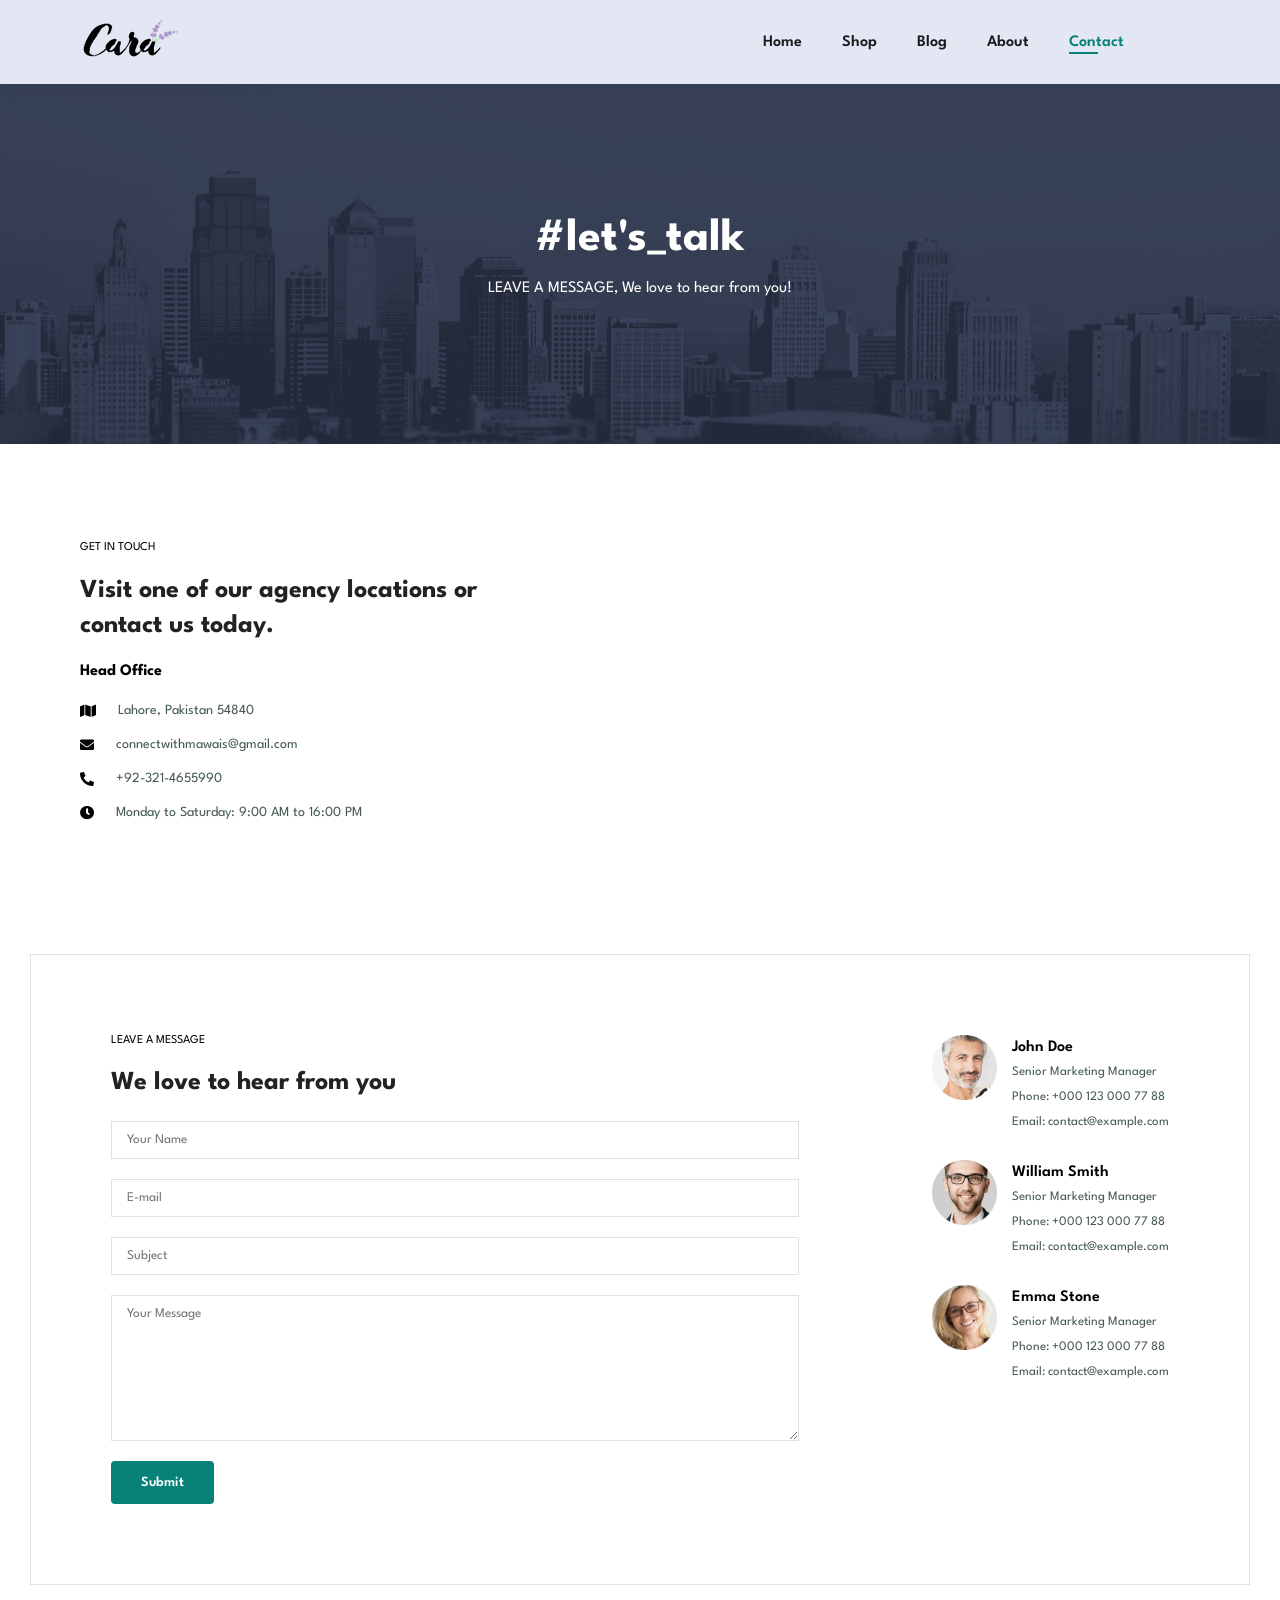
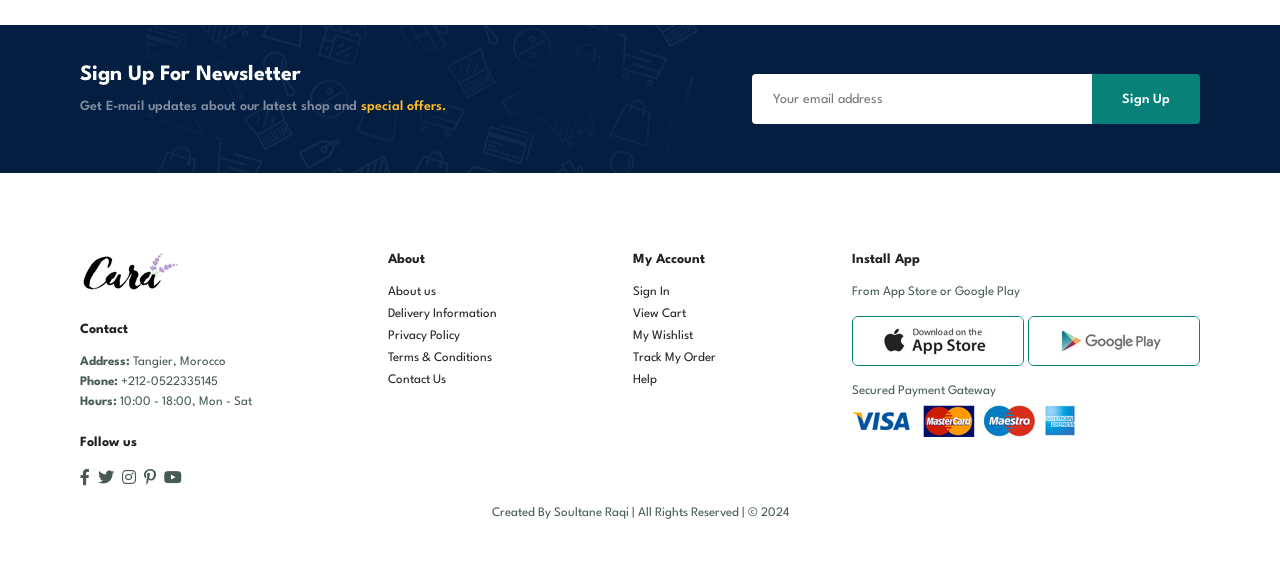
==== contact.html @ a23424a0 "Add files via upload" ====
<!DOCTYPE html>
<html lang="en">

<head>
    <meta charset="UTF-8">
    <meta http-equiv="X-UA-Compatible" content="IE=edge">
    <meta name="viewport" content="width=device-width, initial-scale=1.0">
    <title> SR e-commerce website</title>

    <!-- font-awesome cdn link -->
    <link rel="stylesheet" href="https://pro.fontawesome.com/releases/v5.10.0/css/all.css" />

    <!-- custom css file link -->
    <link rel="stylesheet" href="style.css">

</head>

<body>

    <section id="header">
        <a href="#"><img src="images/logo.png" class="logo" alt=""></a>
        <div>
            <ul id="navbar">
                <li><a href="index.html">Home</a></li>
                <li><a href="shop.html">Shop</a></li>
                <li><a href="blog.html">Blog</a></li>
                <li><a href="about.html">About</a></li>
                <li><a class="active" href="contact.html">Contact</a></li>
                <li id="lg-bag"><a href="cart.html"><i class="far fa-shopping-bag"></i></a></li>
                <a href="#" id="close"><i class="far fa-times"></i></a>
            </ul>
        </div>
        <div id="mobile">
            <a href="cart.html"><i class="far fa-shopping-bag"></i></a>
            <i id="bar" class="fas fa-outdent"></i>
        </div>
    </section>

    <section id="page-header" class="about-header">
        <h2>#let's_talk</h2>
        <p>LEAVE A MESSAGE, We love to hear from you!</p>
    </section>

    <section id="contact-details" class="section-p1">
        <div class="details">
            <span>GET IN TOUCH</span>
            <h2>Visit one of our agency locations or contact us today.</h2>
            <h3>Head Office</h3>
            <div>
                <li>
                    <i class="fas fa-map"></i>
                    <p>Lahore, Pakistan 54840</p>
                </li>
                <li>
                    <i class="fas fa-envelope"></i>
                    <p>connectwithmawais@gmail.com</p>
                </li>
                <li>
                    <i class="fas fa-phone-alt"></i>
                    <p>+92-321-4655990
                </li>
                <li>
                    <i class="fas fa-clock"></i>
                    <p>Monday to Saturday: 9:00 AM to 16:00 PM</p>
                </li>
            </div>
        </div>
        <div class="map">
            <iframe
                src="https://www.google.com/maps/embed?pb=!1m18!1m12!1m3!1d217759.48983392344!2d74.1943055256652!3d31.483156882376644!2m3!1f0!2f0!3f0!3m2!1i1024!2i768!4f13.1!3m3!1m2!1s0x39190483e58107d9%3A0xc23abe6ccc7e2462!2sLahore%2C%20Punjab%2C%20Pakistan!5e0!3m2!1sen!2s!4v1676498542792!5m2!1sen!2s"
                width="600" height="450" style="border:0;" allowfullscreen="" loading="lazy"
                referrerpolicy="no-referrer-when-downgrade"></iframe>
        </div>
    </section>

    <section id="form-details">
        <form action="">
            <span>LEAVE A MESSAGE</span>
            <h2>We love to hear from you</h2>
            <input type="text" placeholder="Your Name">
            <input type="text" placeholder="E-mail">
            <input type="text" placeholder="Subject">
            <textarea name="" id="" cols="30" rows="10" placeholder="Your Message"></textarea>
            <button class="normal">Submit</button>
        </form>
        <div class="people">
            <div>
                <img src="images/people/1.png" alt="">
                <p><span>John Doe</span> Senior Marketing Manager<br>Phone: +000 123 000 77 88<br>Email: contact@example.com</p>
            </div>
            <div>
                <img src="images/people/2.png" alt="">
                <p><span>William Smith</span> Senior Marketing Manager<br>Phone: +000 123 000 77 88<br>Email: contact@example.com</p>
            </div>
            <div>
                <img src="images/people/3.png" alt="">
                <p><span>Emma Stone</span> Senior Marketing Manager<br>Phone: +000 123 000 77 88<br>Email: contact@example.com</p>
            </div>
        </div>
    </section>

    <section id="newsletter" class="section-p1 section-m1">
        <div class="newstext">
            <h4>Sign Up For Newsletter</h4>
            <p>Get E-mail updates about our latest shop and <span>special offers.</span></p>
        </div>
        <div class="form">
            <input type="text" placeholder="Your email address">
            <button class="normal">Sign Up</button>
        </div>
    </section>

    <footer class="section-p1">
        <div class="col">
            <img class="logo" src="images/logo.png" alt="">
            <h4>Contact</h4>
            <p><strong>Address:</strong> Tangier, Morocco </p>
            <p><strong>Phone:</strong> +212-0522335145</p>
            <p><strong>Hours:</strong> 10:00 - 18:00, Mon - Sat</p>
            <div class="follow">
                <h4>Follow us</h4>
                <div class="icon">
                    <i class="fab fa-facebook-f"></i>
                    <i class="fab fa-twitter"></i>
                    <i class="fab fa-instagram"></i>
                    <i class="fab fa-pinterest-p"></i>
                    <i class="fab fa-youtube"></i>
                </div>
            </div>
        </div>
        <div class="col">
            <h4>About</h4>
            <a href="#">About us</a>
            <a href="#">Delivery Information</a>
            <a href="#">Privacy Policy</a>
            <a href="#">Terms & Conditions</a>
            <a href="#">Contact Us</a>
        </div>
        <div class="col">
            <h4>My Account</h4>
            <a href="#">Sign In</a>
            <a href="#">View Cart</a>
            <a href="#">My Wishlist</a>
            <a href="#">Track My Order</a>
            <a href="#">Help</a>
        </div>
        <div class="col install">
            <h4>Install App</h4>
            <p>From App Store or Google Play</p>
            <div class="row">
                <img src="images/pay/app.jpg" alt="">
                <img src="images/pay/play.jpg" alt="">
            </div>
            <p>Secured Payment Gateway</p>
            <img src="images/pay/pay.png" alt="">
        </div>
        <div class="copyright">
            <p>Created By Soultane Raqi | All Rights Reserved | &#169; 2024</p>
        </div>
    </footer>

    <!-- javascript script file link -->
    <script src="script.js"></script>
</body>

</html>
---- style.css ----
@import url('https://fonts.googleapis.com/css2?family=Spartan:wght@100;200;300;400;500;600;700;800;900&display=swap');

* {
    margin: 0;
    padding: 0;
    box-sizing: border-box;
    font-family: 'Spartan',sans-serif;
}

h1 {
    font-size: 50px;
    line-height: 64px;
    color: #222;
}

h2 {
    font-size: 46px;
    line-height: 54px;
    color: #222;
}

h4 {
    font-size: 20px;
    color: #222;
}

h6 {
    font-weight: 700;
    font-size: 12x;
}

p {
    font-size: 16px;
    color: #465b52;
    margin: 15px 0 20px 0;
}

.section-p1 {
    padding: 40px 80px;
}

.section-m1 {
    margin: 40px 0;
}

button.normal {
    font-size: 14px;
    font-weight: 600;
    padding: 15px 30px;
    color: #000;
    background-color: #fff;
    border-radius: 4px;
    cursor: pointer;
    border: none;
    outline: none;
    transition: 0.2s ease;
}

button.white {
    font-size: 13px;
    font-weight: 600;
    padding: 11px 18px;
    color: #fff;
    background-color: transparent;
    cursor: pointer;
    border: 1px solid #fff;
    outline: none;
    transition: 0.2s ease;
}

body {
    width: 100%;
}

/* Header Start */

#header {
    display: flex;
    align-items: center;
    justify-content: space-between;
    padding: 20px 80px;
    background: #E3E6F3;
    box-shadow: 0 5px 15px rgba(0, 0, 0, 0.06);
    z-index: 999;
    position: sticky;
    top: 0;
}

#navbar {
    display: flex;
    align-items: center;
    justify-content: center;
}

#navbar li {
    list-style: none;
    padding: 0 20px;
    position: relative;
}

#navbar li a {
    text-decoration: none;
    font-size: 16px;
    font-weight: 600;
    color: #1a1a1a;
    transition: 0.3s ease; 
}

#navbar li a:hover,
#navbar li a.active {
    color: #088178;
}

#navbar li a:hover::after,
#navbar li a.active::after {
    content: "";
    width: 30%;
    height: 2px;
    background: #088178;
    position: absolute;
    bottom: -4px;
    left: 20px;
}

#close {
    display: none;
}

#mobile {
    display: none;
    align-items: center;
}

/* Home Page */

#hero {
    background-image: url(images/hero4.png);
    width: 100%;
    height: 90vh;
    background-size: cover;
    background-position: top 25% right 0;
    padding: 0 80px;
    display: flex;
    flex-direction: column;
    align-items: flex-start;
    justify-content: center;
}

#hero h4 {
    padding-bottom: 15px;
}

#hero h1 {
    color: #088178;
}

#hero button {
    background-image: url(images/button.png);
    background-color: transparent;
    color: #088178;
    border: 0;
    padding: 14px 80px 14px 65px;
    background-repeat: no-repeat;
    cursor: pointer;
    font-weight: 700;
    font-size: 15px;
}

#feature {
    display: flex;
    align-items: center;
    justify-content: space-between;
    flex-wrap: wrap;
}

#feature .fe-box {
    width: 180px;
    text-align: center;
    padding: 25px 15px;
    box-shadow: 20px 20px 34px rgba(0, 0, 0, 0.03);
    border: 1px solid #cce7d0;
    border-radius: 4px;
    margin: 15px 0;
}

#feature .fe-box:hover {
    box-shadow: 10px 10px 54px rgba(70, 62, 221, 0.1);
}

#feature .fe-box img{
    width: 100%;
    margin-bottom: 10px;
}

#feature .fe-box h6 {
    display: inline-block;
    padding: 9px 8px 6px 8px;
    line-height: 1;
    border-radius: 4px;
    color: #088178;
    background-color: #fddde4;
}

#feature .fe-box:nth-child(2) h6 {
    background-color: #cdebbc;
}

#feature .fe-box:nth-child(3) h6 {
    background-color: #d1e8f2;
}

#feature .fe-box:nth-child(4) h6 {
    background-color: #cdd4f8;
}

#feature .fe-box:nth-child(5) h6 {
    background-color: #f6dbf6;
}

#feature .fe-box:nth-child(6) h6 {
    background-color: #fff2e5;
}

#product1 {
    text-align: center;
}

#product1 .pro-container {
    display: flex;
    justify-content: space-between;
    padding-top: 20px;
    flex-wrap: wrap;
}

#product1 .pro {
    width: 23%;
    min-width: 250px;
    padding: 10px 12px;
    border: 1px solid #cce7d0;
    border-radius: 25px;
    cursor: pointer;
    box-shadow: 20px 20px 30px rgba(0, 0, 0, 0.02);
    margin: 15px 0;
    transition: 0.2s ease;
    position: relative;
}

#product1 .pro:hover {
    box-shadow: 20px 20px 30px rgba(0, 0, 0, 0.06);
}

#product1 .pro img {
    width: 100%;
    border-radius: 20px;   
}

#product1 .pro .des {
    text-align: start;
    padding: 10px 0;
}

#product1 .pro .des span {
    color: #606063;
    font-size: 12px;
}

#product1 .pro .des h5 {
    padding-top: 7px;
    color: #1a1a1a;
    font-size: 14px;
}

#product1 .pro .des i {
    font-size: 12px;
    color: rgb(243, 181, 25);
}

#product1 .pro .des h4 {
    padding-top: 7px;
    font-size: 15px;
    font-weight: 700;
    color: #088178;
}

#product1 .pro .cart {
    width: 40px;
    height: 40px;
    line-height: 40px;
    border-radius: 50px;
    background-color: #e8f6ea;
    font-weight: 500;
    color: #088178;
    border: 1px solid #cce7d0;
    position: absolute;
    bottom: 20px;
    right: 10px;
}

#banner {
    display: flex;
    flex-direction: column;
    justify-content: center;
    align-items: center;
    text-align: center;
    background-image: url(images/banner/b2.jpg);
    background-size: cover;
    background-position: center;
    width: 100%;
    height: 40vh;
}

#banner h4 {
    color: #fff;
    font-size: 16px;
}

#banner h2 {
    color: #fff;
    font-size: 30px;
    padding: 10px 0;
}

#banner h2 span {
    color: #ef3636;
}

#banner button:hover {
    background-color: #088178;
    color: #fff;
}

#sm-banner {
    display: flex;
    justify-content: space-between;
    flex-wrap: wrap;
}

#sm-banner .banner-box {
    display: flex;
    flex-direction: column;
    justify-content: center;
    align-items: flex-start;
    text-align: center;
    background-image: url(images/banner/b17.jpg);
    background-size: cover;
    background-position: center;
    min-width: 850px;
    height: 50vh;
    padding: 30px;
}

#sm-banner h4{
    color: #fff;
    font-size: 20px;
    font-weight: 300;
}

#sm-banner h2 {
    color: #fff;
    font-size: 28px;
    font-weight: 800;
}

#sm-banner span  {
    color: #fff;
    font-size: 14px;
    font-weight: 500;
    padding-bottom: 15px;
}

#sm-banner .banner-box:hover button{
    background-color: #088178;
    border: 1px solid #088178;
}

#sm-banner .banner-box:nth-child(2) {
    background-image: url(images/banner/b10.jpg);
}

#banner3 .banner-box {
    display: flex;
    flex-direction: column;
    justify-content: center;
    align-items: flex-start;
    text-align: center;
    background-image: url(images/banner/b7.jpg);
    background-size: cover;
    background-position: center;
    min-width: 30%;
    height: 30vh;
    padding: 30px;
    margin-bottom: 20px;
}

#banner3 .banner-box:nth-child(2) {
    background-image: url(images/banner/b4.jpg);
}

#banner3 .banner-box:nth-child(3) {
    background-image: url(images/banner/b18.jpg);
}

#banner3 {
    display: flex;
    justify-content: space-between;
    flex-wrap: wrap;
    padding: 0 80px;   
}

#banner3 h2 {
    color: #fff;
    font-weight: 900;
    font-size: 22px;
}

#banner3 h3 {
    color: #ec544e;
    font-weight: 800;
    font-size: 15px;
}

#newsletter {
    display: flex;
    justify-content: space-between;
    align-items: center;
    flex-wrap: wrap;
    background-image: url(images/banner/b14.png);
    background-repeat: no-repeat;
    background-position: 20% 30%;
    background-color: #041e42;
}

#newsletter h4 {
    font-size: 22px;
    font-weight: 700;
    color: #fff;
}

#newsletter p {
    font-size: 14px;
    font-weight: 600;
    color: #818EA0;
}

#newsletter p span{ 
    color: #ffbd27;
}

#newsletter .form {
    display: flex;
    width: 40%;
}

#newsletter input {
    height: 3.125rem;
    padding: 0 1.25rem;
    font-size: 14px;
    width: 100%;
    border: 1px solid transparent;
    border-radius: 4px;
    outline: none;
    border-top-right-radius: 0;
    border-bottom-right-radius: 0;
}

#newsletter button {
    background-color: #088178;
    color: #fff;
    white-space: nowrap;
    border-top-left-radius: 0;
    border-bottom-left-radius: 0;
}

footer {
    display: flex;
    justify-content: space-between;
    flex-wrap: wrap;
}

footer .col {
    display: flex;
    flex-direction: column;
    align-items: flex-start;
    margin-bottom: 20px;
}

footer .logo {
    margin-bottom: 30px;
}

footer h4 {
    font-size: 14px;
    padding-bottom: 20px;
}

footer p {
    font-size: 13px;
    margin: 0 0 8px 0;
}

footer a {
    font-size: 13px;
    text-decoration: none;
    color: #222;
    margin: 0 0 10px 0;
}

footer .follow {
    margin-top: 20px;
}

footer .follow i{
    color: #465b52;
    padding-right: 4px;
    cursor: pointer;
}

footer .install .row img{
    border: 1px solid #088178;
    border-radius: 6px;
    margin: 10px 0 15px 0;
}

footer .follow i:hover,
footer a:hover {
    color: #088178;
}

footer .copyright {
    width: 100%;
    text-align: center;
}

/* Shop Page */

#page-header {
    background-image: url(images/banner/b1.jpg);
    width: 100%;
    height: 40vh;
    background-size: cover;
    display: flex;
    justify-content: center;
    text-align: center;
    flex-direction: column;
    padding: 14px;
}

#page-header h2,
#page-header p {
    color: #fff;
}

#pagination {
    text-align: center;
}

#pagination a {
    text-decoration: none;
    background-color: #088178;
    padding: 15px 20px;
    border-radius: 4px;
    color: #fff;
    font-weight: 600;
}

#pagination a i {
    font-size: 16px;
    font-weight: 600;
}

/* Single Product Page */

#productdetails {
    display: flex;
    margin-top: 20px;
}

#productdetails .single-pro-image{
    width: 40%;
    margin-right: 50px;
}

.small-image-group {
    display: flex;
    justify-content: space-between;
}

.small-img-col {
    flex-basis: 24%;
    cursor: pointer;
}

#productdetails .single-pro-details {
    width: 50%;
    padding-top: 30px;
}

#productdetails .single-pro-details h4 {
    padding: 40px 0 20px 0;
}

#productdetails .single-pro-details h2 {
    font-size: 26px;
}

#productdetails .single-pro-details select {
    display: block;
    padding: 5px 10px;
    margin-bottom: 10px;
}

#productdetails .single-pro-details input {
    width: 50px;
    height: 47px;
    padding-left: 10px;
    font-size: 16px;
    margin-right: 10px;
}

#productdetails .single-pro-details button {
    background-color: #088178;
    color: #fff;
}

#productdetails .single-pro-details input:focus {
    outline: none;
}

#productdetails .single-pro-details span {
    line-height: 25px;
}

/* Blog Page */

#page-header.blog-header {
    background-image: url(images/banner/b19.jpg);
}

#blog {
    padding: 150px 150px 0 150px;
}

#blog .blog-box {
    display: flex;
    align-items: center;
    width: 100%;
    position: relative;
    padding-bottom: 90px;
}

#blog .blog-img {
    width: 50%;
    margin-right: 40px;
}

#blog img {
    width: 100%;
    height: 300px;
    object-fit: cover;
}

#blog .blog-details {
    width: 50%;
}

#blog .blog-details a {
    text-decoration: none;
    font-size: 11px;
    color: #000;
    font-weight: 700;
    position: relative;
    transition: 0.3s;
}

#blog .blog-details a::after {
    content: "";
    width: 50px;
    height: 1px;
    background-color: #000;
    position: absolute;
    top: 4px;
    right: -60px;
}

#blog .blog-details a:hover {
    color: #088178;
}

#blog .blog-details a:hover::after {
    background-color: #088178;
}

#blog .blog-box h1 {
    position: absolute;
    top: -40px;
    left: 0;
    font-size: 70px;
    font-weight: 700;
    color: #c9cbce;
    z-index: -9;
}

/* About Page */

#page-header.about-header {
    background-image: url(images/about/banner.png);
}

#about-head {
    display: flex;
    align-items: center;
}

#about-head img {
    width: 50%;
    height: auto;
}

#about-head div {
    padding-left: 40px;
}


#about-app {
    text-align: center;
}

#about-app .video {
    width: 70%;
    height: 100%;
    margin: 30px auto 0 auto;
} 

#about-app .video video {
    width: 100%;
    height: 100%;
    border-radius: 20px;
}

/* Contact Page */

#contact-details {
    display: flex;
    align-items: center;
    justify-content: space-between;
}

#contact-details .details {
    width: 40%;
}

#contact-details .details span,
#form-details form span {
    font-size: 12px;
}

#contact-details .details h2,
#form-details form h2 {
    font-size: 26px;
    line-height: 35px;
    padding: 20px 0;
}

#contact-details .details h3 {
    font-size: 16px;
    padding-bottom: 15px;
}

#contact-details .details li {
    list-style: none;
    display: flex;
    padding: 10px 0;
    align-items: center;
}

#contact-details .details li i {
    font-size: 14px;
    padding-right: 22px;
}

#contact-details .details li p {
    margin: 0;
    font-size: 14px;
}

#contact-details .map {
    width: 55%;
    height: 400px;
}

#contact-details .map iframe {
    width: 100%;
    height: 100%;
}

#form-details {
    display: flex;
    justify-content: space-between;
    margin: 30px;
    padding: 80px;
    border: 1px solid #e1e1e1;
}

#form-details form {
    width: 65%;
    display: flex;
    flex-direction: column;
    align-items: flex-start;
}

#form-details form input,
#form-details form textarea {
    width: 100%;
    padding: 12px 15px;
    outline: none;
    margin-bottom: 20px;
    border: 1px solid #e1e1e1;
}

#form-details form button {
    background-color: #088178;
    color: #fff;
}

#form-details .people div {
    padding-bottom: 25px;
    display: flex;
    align-items: flex-start;
}

#form-details .people div img {
    width: 65px;
    height: 65px;
    object-fit: cover;
    margin-right: 15px;
}

#form-details .people div p {
    margin: 0;
    font-size: 13px;
    line-height: 25px;
}

#form-details .people div span {
    display: block;
    color: #000;
    font-size: 16px;
    font-weight: 600;
}

/* Cart Page */

#cart {
    overflow-x: auto;
}

#cart table {
    width: 100%;
    border-collapse: collapse;
    table-layout: fixed;
    white-space: nowrap;
}

#cart table img {
    width: 70px;
}

#cart table td:nth-child(1) {
    width: 100px;
    text-align: center;
}

#cart table td:nth-child(2) {
    width: 150px;
    text-align: center;
}

#cart table td:nth-child(3) {
    width: 250px;
    text-align: center;
}

#cart table td:nth-child(4),
#cart table td:nth-child(5),
#cart table td:nth-child(6) {
    width: 150px;
    text-align: center;
}

#cart table td:nth-child(5) input{
    width: 70px;
    padding: 10px 5px 10px 15px;
}

#cart table thead {
    border: 1px solid #e2e9e1;
    border-left: none;
    border-right: none;
}

#cart table thead td {
    font-weight: 700;
    text-transform: uppercase;
    font-size: 13px;
    padding: 18px 0;
}

#cart table tbody tr td {
    padding-top: 15px;
}

#cart table tbody td {
    font-size: 13px;
}

#cart-add {
    display: flex;
    flex-wrap: wrap;
    justify-content: space-between;
}

#cart-add .coupon {
    width: 50%;
    margin-bottom: 30px;
}

#cart-add .coupon h3,
#cart-add .subtotal h3 {
    padding-bottom: 15px;
}
 
#cart-add .coupon input {
    padding: 10px 20px;
    outline: none;
    width: 60%;
    margin-right: 10px;
    border: 1px solid #e2e9e1;
}

#cart-add .coupon button,
#cart-add .subtotal button {
    background-color: #088178;
    color: #fff;
    padding: 12px 20px;
}

#cart-add .subtotal {
    width: 50%;
    margin-bottom: 30px;
    border: 1px solid #e2e9e1;
    padding: 30px;
}

#cart-add .subtotal table {
    border-collapse: collapse;
    width: 100%;
    margin-bottom: 20px;
}

#cart-add .subtotal table td {
    width: 50%;
    border: 1px solid #e2e9e1;
    padding: 10px;
    font-size: 13px;
}

/* Media Query */

@media (max-width: 799px) {
    .section-p1 {
        padding: 40px 40px;
    } 

    #navbar {
        display: flex;
        flex-direction: column;
        align-items: flex-start;
        justify-content: flex-start;
        position: fixed;
        top: 0;
        right: -300px;
        height: 100vh;
        width: 300px;
        background-color: #E3E6F3;
        box-shadow: 0 40px 60px rgba(0, 0, 0, 0.1);
        padding: 80px 0 0 10px;
        transition: 0.3s;
    }

    #navbar.active {
        right: 0px;
    }

    #navbar li {
        margin-bottom: 25px;
    }

    #mobile {
        display: flex;
        align-items: center;
    }

    #mobile i {
        color: #1a1a1a;
        font-size: 24px;
        padding-left: 20px;
    }

    #close {
        display: initial;
        position: absolute;
        top: 30px;
        left: 30px;
        color: #222;
        font-size: 24px;
    }

    #lg-bag {
        display: none;
    }

    #hero {
        height: 70vh;
        padding: 0 80px;
        background-position: top 30% right 30%;
    }

    #feature {
        justify-content: center;
    }

    #feature .fe-box {
        margin: 15px 15px;
    }

    #product1 .pro-container {
        justify-content: center;
    }

    #product1 .pro {
        margin: 15px;
    }

    #banner {
        height: 20vh;
    }

    #sm-banner .banner-box {
        min-height: 100%;
        height: 30vh;
    }

    #banner3 {
        padding: 0 40px;
    }

    #banner3 .banner-box {
        width: 28%;
    }

    #newsletter .form {
        width: 70%;
    }

    /* Contact Page */

    #form-details {
        padding: 40px;
    }

    #form-details form {
        width: 50%;
    }
}

@media (max-width: 477px) {
    .section-p1 {
        padding: 20px;
    }

    #header {
        padding: 10px 30px;
    }

    h1 {
        font-size: 38px;
    }

    h2 {
        font-size: 32px;
    }

    #hero {
        padding: 0 20px;
        background-position: 55%;
    }

    #feature {
        justify-content: space-between;
    }

    #feature .fe-box {
        width: 155px;
        margin: 0 0 15px 0;
    }

    #product .pro {
        width: 100%;
    }
    
    #banner {
        height: 40vh;
    }

    #sm-banner .banner-box {
        height: 40vh;
        margin-bottom: 20px;
    }

    #banner3 {
        padding: 0 20px;
    }

    #banner3 .banner-box {
        width: 100%;
    }

    #newsletter {
        padding: 40px 20px;
    }

    #newsletter .form {
        width: 100%;
    }

    footer .copyright {
        text-align: start;
    }

    /* Single Product */
    #productdetails {
        display: flex;
        flex-direction: column;
    }

    #productdetails .single-pro-image {
        width: 100%;
        margin-right: 0px;
    }

    #productdetails .single-pro-details {
        width: 100%;
    }

    /* Blog Page */
    #blog {
        padding: 100px 20px 0 20px;
    }

    #blog .blog-box {
        display: flex;
        flex-direction: column;
        align-items: flex-start;
    }

    #blog .blog-img {
        width: 100%;
        margin-right: 0px;
        margin-bottom: 30px;
    }

    #blog .blog-details {
        width: 100%;
    }

    /* About Page */
    
    #about-head {
        flex-direction: column;
    }

    #about-head img {
        width: 100%;
        margin-bottom: 20px;
    }

    #about-head div {
        padding-left: 0px;
    }

    #about-app .video {
        width: 100%;
    }

    /* Contact Page */

    #contact-details {
        flex-direction: column;
    }

    #contact-details .details {
        width: 100%;
        margin-bottom: 30px;
    }

    #contact-details .map {
        width: 100%;
    }

    #form-details {
        margin: 10px;
        padding: 30px 10px;
        flex-wrap: wrap;
    }

    #form-details form {
        width: 100%;
        margin-bottom: 30px;
    }

    /* Cart Page */

    #cart-add {
        flex-direction: column;
    }

    #cart-add .coupon {
        width: 100%;
    }

    #cart-add .subtotal {
        width: 100%;
        padding: 20px;
    }
}
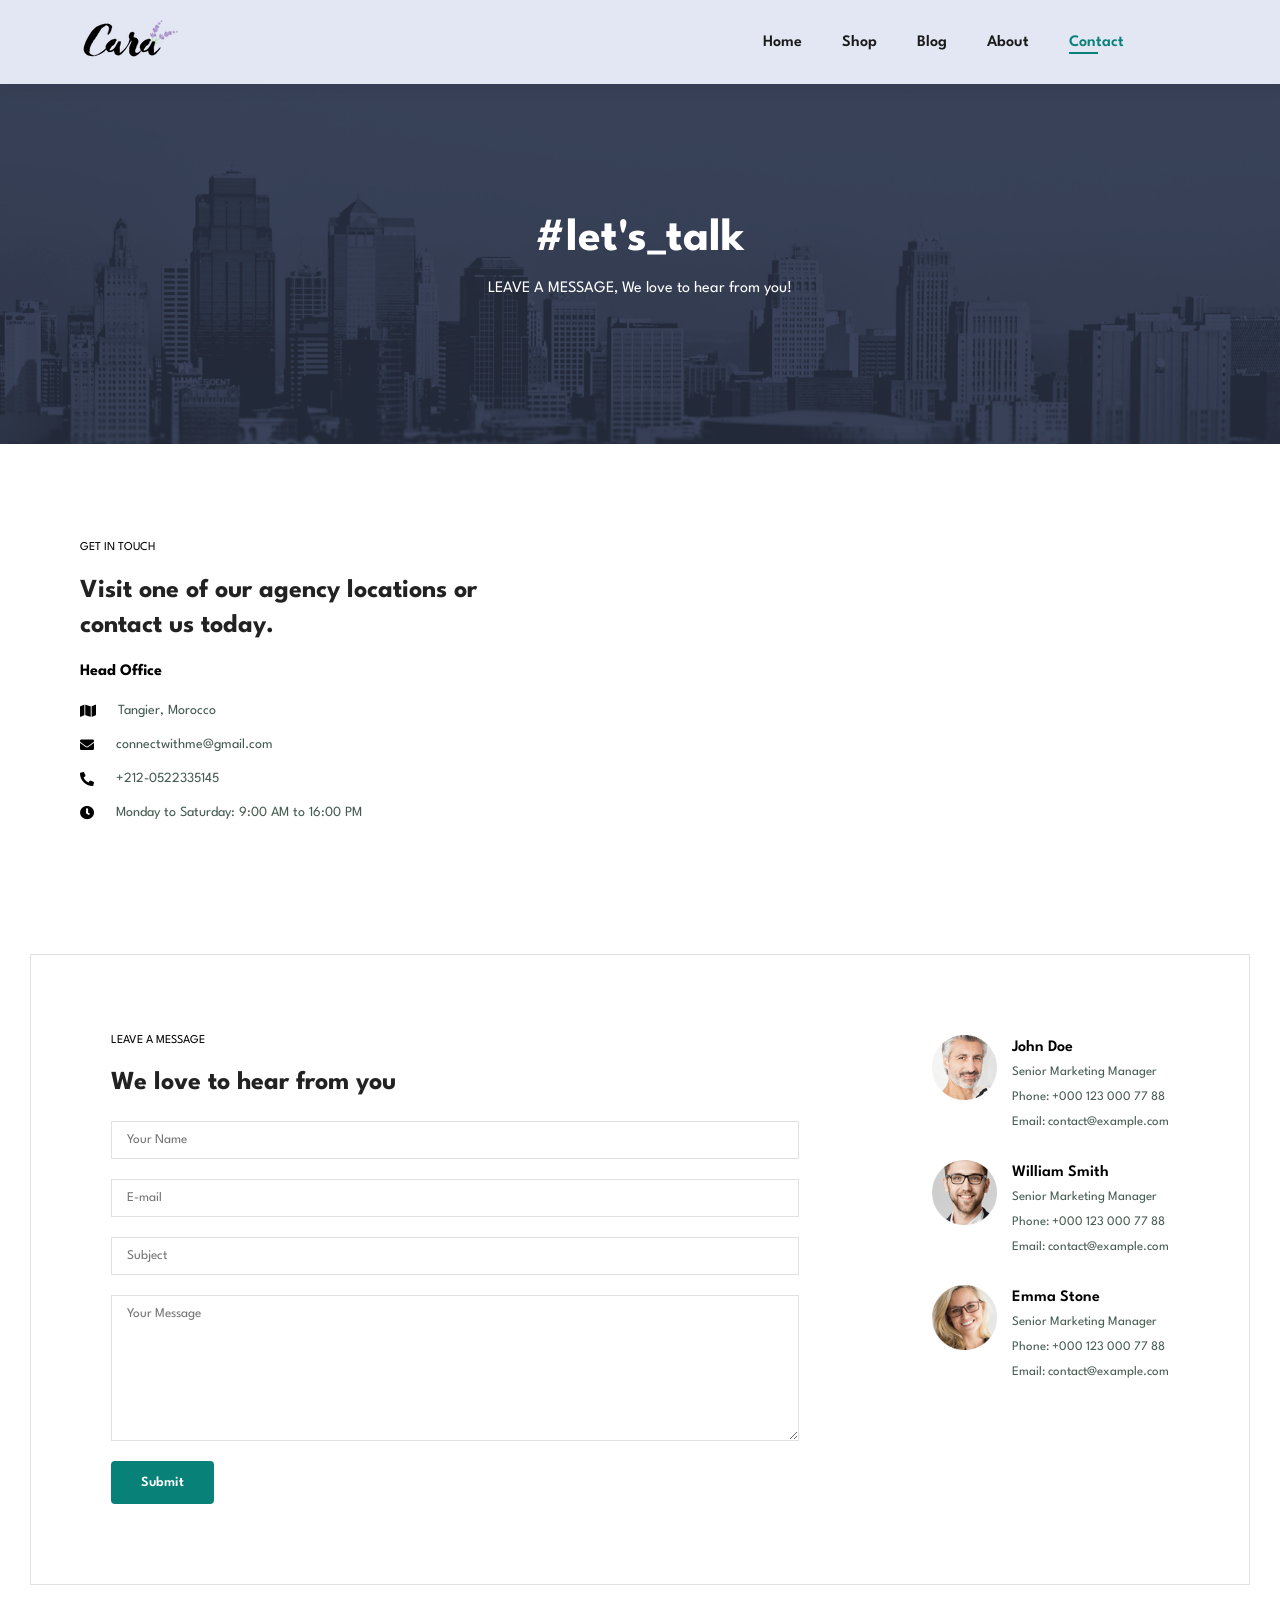
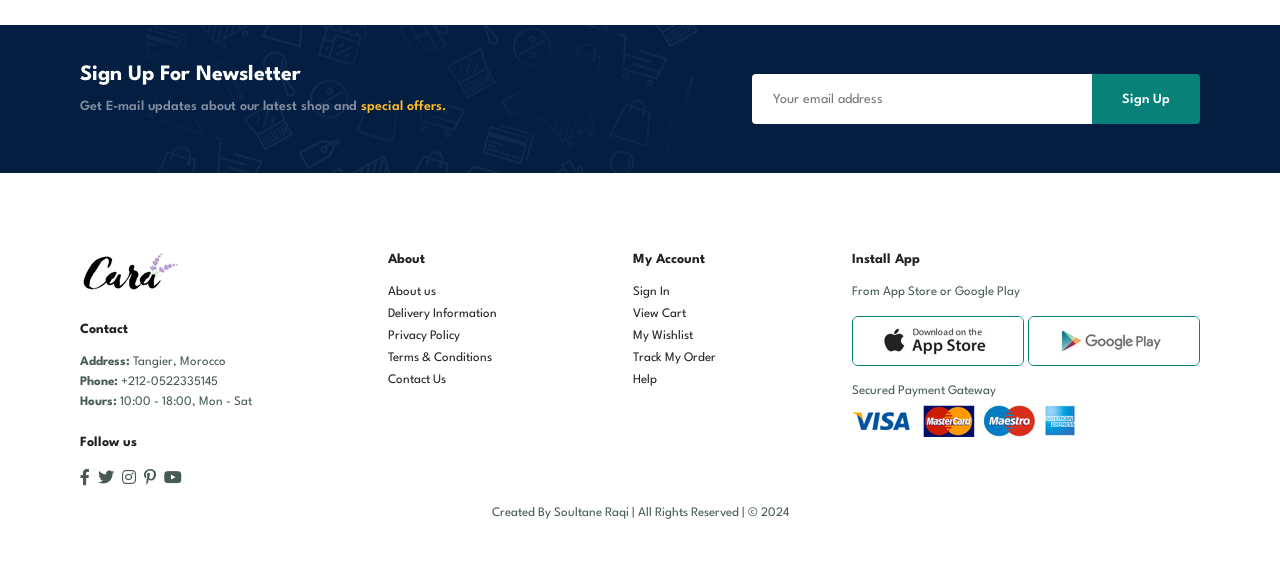
==== commit 6ad72c62: "Update contact.html" ====
--- a/contact.html
+++ b/contact.html
@@ -49,15 +49,15 @@
             <div>
                 <li>
                     <i class="fas fa-map"></i>
-                    <p>Lahore, Pakistan 54840</p>
+                    <p>Tangier, Morocco</p>
                 </li>
                 <li>
                     <i class="fas fa-envelope"></i>
-                    <p>connectwithmawais@gmail.com</p>
+                    <p>connectwithme@gmail.com</p>
                 </li>
                 <li>
                     <i class="fas fa-phone-alt"></i>
-                    <p>+92-321-4655990
+                    <p>+212-0522335145<p>
                 </li>
                 <li>
                     <i class="fas fa-clock"></i>
@@ -163,4 +163,4 @@
     <script src="script.js"></script>
 </body>
 
-</html>+</html>
